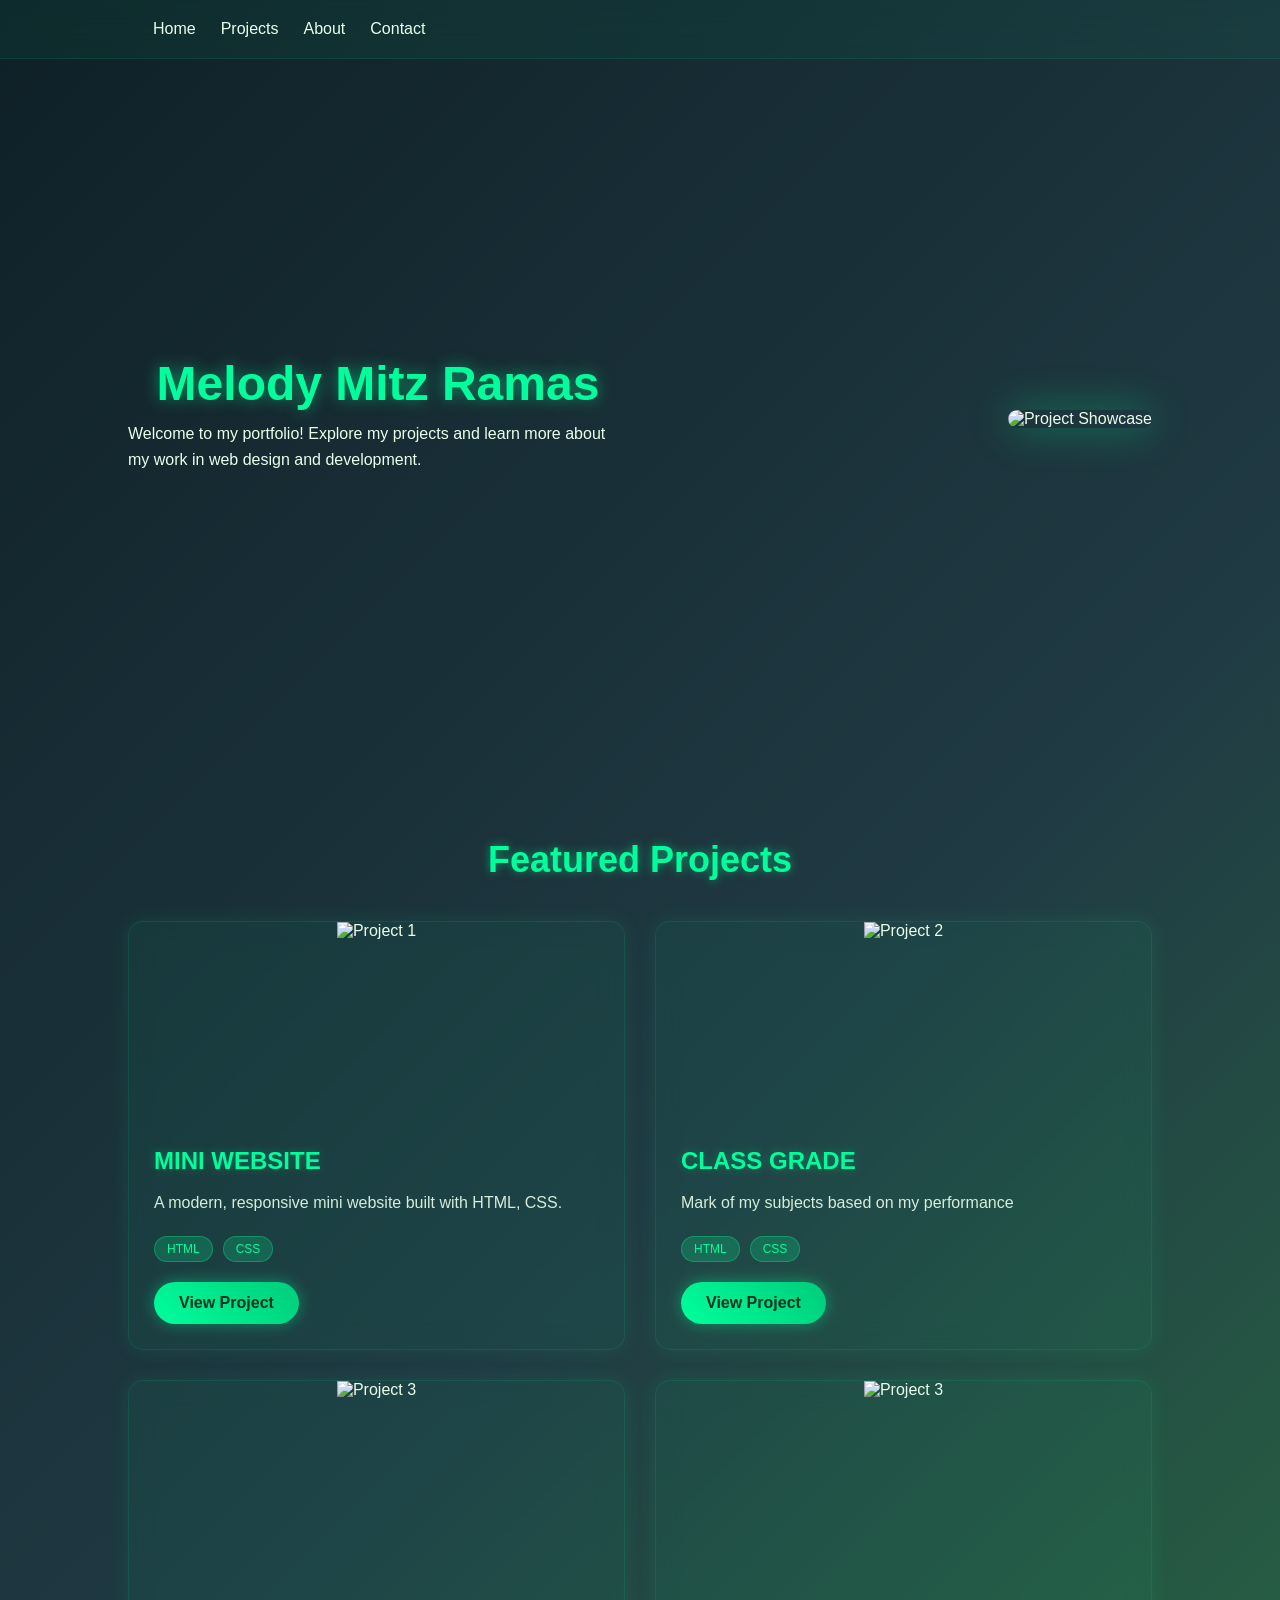
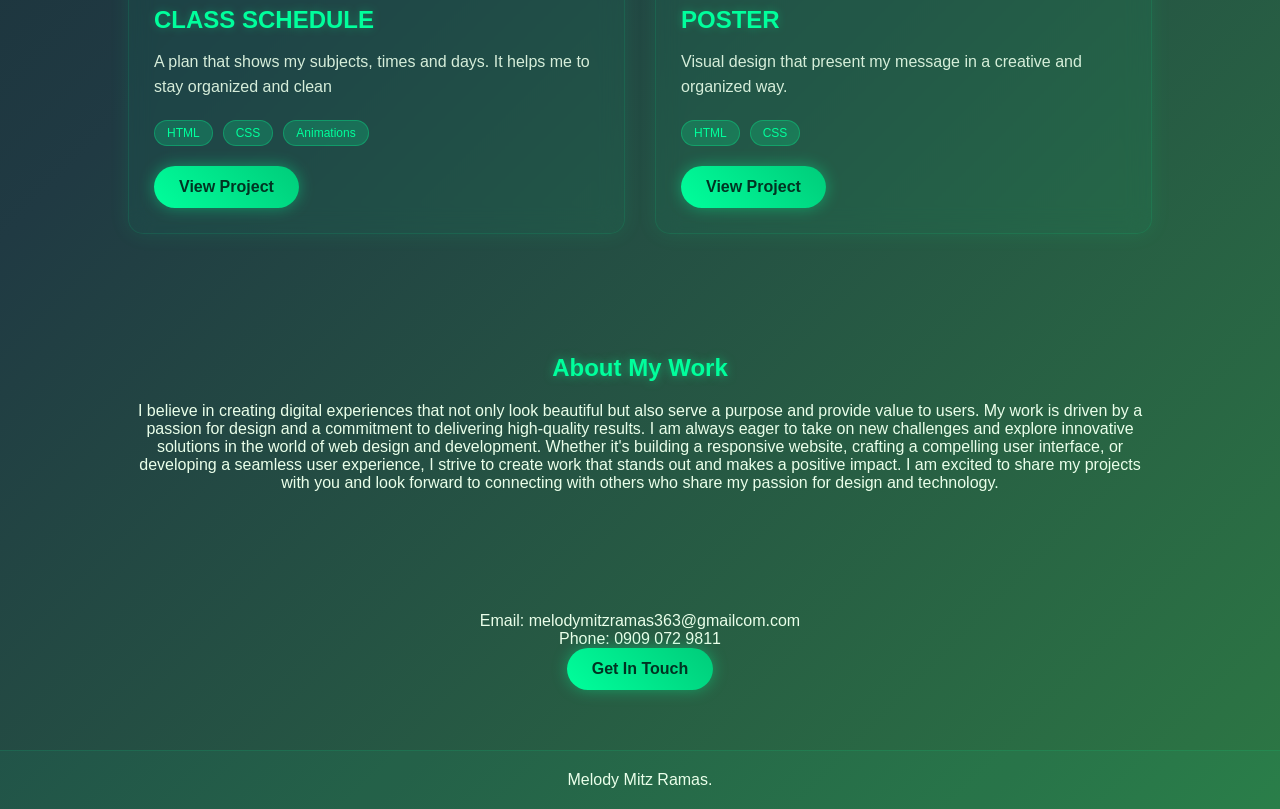
==== index.html @ e1840270 "Add files via upload" ====
<!DOCTYPE html>
<html lang="en">
<head>
    <meta charset="UTF-8">
    <meta name="viewport" content="width=device-width, initial-scale=1.0">
    <title>My Projects - MITZ</title>
    <link rel="stylesheet" href="style.css">
</head>
<body>

<header>
    <nav class="navbar">
        <ul class="nav-links">
            <li><a href="index.html">Home</a></li>
            <li><a href="#projects">Projects</a></li>
            <li><a href="#about">About</a></li>
            <li><a href="#contact">Contact</a></li>
        </ul>
    </nav>
</header>

<section class="hero">
    <div class="hero-text">
    <h1>Melody Mitz Ramas</h1>
    <p>Welcome to my portfolio! Explore my projects and learn more about my work in web design and development.</p>
    </div>
    <div class="hero-img">
        <img src="img/profile.png" alt="Project Showcase">
    </div>
</section>

<section id="projects" class="projects">
    <h2>Featured Projects</h2>
    <div class="project-grid">
        <div class="project-card">
            <div class="project-image">
                <img src="img/pic11.png" alt="Project 1">
            </div>
            <div class="project-content">
                <h3>MINI WEBSITE</h3>
                <p>A modern, responsive mini  website built with HTML, CSS.</p>
                <div class="project-tech">
                    <span>HTML</span>
                    <span>CSS</span>
                </div>
                <a href="melody mini website.html" class="btn">View Project</a>
            </div>
        </div>

        <div class="project-card">
            <div class="project-image">
                <img src="img/pic12.png" alt="Project 2">
            </div>
            <div class="project-content">
                <h3>CLASS GRADE</h3>
                <p> Mark of my subjects based on my performance </p>
                <div class="project-tech">
                    <span>HTML</span>
                    <span>CSS</span>
                </div>
                <a href="studentgrade.html" class="btn">View Project</a>
            </div>
        </div>

        <div class="project-card">
            <div class="project-image">
                <img src="img/pic13.png" alt="Project 3">
            </div>
            <div class="project-content">
                <h3>CLASS SCHEDULE</h3>
                <p>A plan that shows my subjects, times and days. It helps me to stay organized and clean</p>
                <div class="project-tech">
                    <span>HTML</span>
                    <span>CSS</span>
                    <span>Animations</span>
                </div>
                <a href="webproject.html" class="btn">View Project</a>
            </div>
        </div>

        <div class="project-card">
            <div class="project-image">
                <img src="img/pic14.png" alt="Project 3">
            </div>
            <div class="project-content">
                <h3>POSTER</h3>
                <p>Visual design that present my message in a creative and organized way.</p>
                <div class="project-tech">
                    <span>HTML</span>
                    <span>CSS</span>
                </div>
                <a href="poster.html" class="btn">View Project</a>
            </div>
    </div>
</section>

<section id="about" class="about">
    <h2>About My Work</h2>
    <p>
        I believe in creating digital experiences that not only look beautiful but also serve a purpose and provide value to users. My work is driven by a passion for design and a commitment to delivering high-quality results. I am always eager to take on new challenges and explore innovative solutions in the world of web design and development. Whether it's building a responsive website, crafting a compelling user interface, or developing a seamless user experience, I strive to create work that stands out and makes a positive impact. I am excited to share my projects with you and look forward to connecting with others who share my passion for design and technology.  
    </p>
</section>

<section id="contact" class="contact">
<p>Email: melodymitzramas363@gmailcom.com</p>
    <p>Phone: 0909 072 9811</p>
    <a href="melodyramas363@gmail.com" class="btn">Get In Touch</a>
</section>

<footer>
    <p>Melody Mitz Ramas.</p>
</footer>

</body>
</html>
---- style.css ----
* {
    margin: 0;
    padding: 0;
    box-sizing: border-box;
    font-family: 'Poppins', sans-serif;
}

body {
    background: linear-gradient(135deg, #0f2027, #203a43, #2c7744);
    color: #eaffea;
}

html {
    scroll-behavior: smooth;
}

.navbar {
    display: flex;
    justify-content: space-between;
    align-items: center;
    padding: 20px 10%;
    background: rgba(0, 255, 150, 0.05);
    backdrop-filter: blur(12px);
    border-bottom: 1px solid rgba(0,255,150,0.1);
}

.logo {
    font-size: 24px;
    font-weight: bold;
    color: #00ff9c;
    text-shadow: 0 0 10px rgba(0,255,150,0.6);
}

.nav-links {
    list-style: none;
    display: flex;
}

.nav-links li {
    margin-left: 25px;
}

.nav-links a {
    text-decoration: none;
    color: #eaffea;
    transition: 0.3s;
    position: relative;
}

.nav-links a:hover {
    color: #00ff9c;
}

.nav-links a::after {
    content: "";
    position: absolute;
    width: 0%;
    height: 2px;
    background: #00ff9c;
    left: 0;
    bottom: -5px;
    transition: 0.3s;
}

.nav-links a:hover::after {
    width: 100%;
}


.hero {
    display: flex;
    align-items: center;
    justify-content: space-between;
    padding: 60px 10%;
    min-height: 80vh;
}

.hero-text {
    max-width: 500px;
}

.hero-text h2 {
    font-size: 20px;
    opacity: 0.7;
}

.hero-text h1 {
    font-size: 48px;
    margin: 10px 0;
    color: #00ff9c;
    text-shadow: 0 0 15px rgba(0,255,150,0.5);
}

.hero-text p {
    margin-bottom: 20px;
    line-height: 1.6;
}

.btn {
    padding: 12px 25px;
    background: linear-gradient(45deg, #00ff9c, #00cc7a);
    color: #003322;
    border-radius: 25px;
    text-decoration: none;
    transition: 0.3s;
    box-shadow: 0 0 15px rgba(0,255,150,0.4);
}

.btn:hover {
    background: #00ff9c;
    box-shadow: 0 0 25px rgba(0,255,150,0.8);
    transform: scale(1.05);
}


.hero-img img {
    width: 350px;
    border-radius: 200px;
    box-shadow: 0 0 40px rgba(0,255,150,0.4);
    transition: 0.4s;
}

.hero-img img:hover {
    transform: scale(1.1);
    box-shadow: 0 0 60px rgba(0,255,150,0.7);
}



.about {
    padding: 60px 10%;
    text-align: center;
}

.about h2 {
    margin-bottom: 20px;
    color: #00ff9c;
    text-shadow: 0 0 10px rgba(0,255,150,0.5);
}



.contact {
    padding: 60px 10%;
    text-align: center;
}

.contact h2 {
    margin-bottom: 20px;
    color: #00ff9c;
    text-shadow: 0 0 10px rgba(0,255,150,0.5);
}


footer {
    text-align: center;
    padding: 20px;
    background: rgba(0,255,150,0.05);
    border-top: 1px solid rgba(0,255,150,0.1);
}

/* Projects Section */
.projects {
    padding: 60px 10%;
    text-align: center;
}

.projects h2 {
    margin-bottom: 40px;
    color: #00ff9c;
    text-shadow: 0 0 10px rgba(0,255,150,0.5);
    font-size: 36px;
}

.project-grid {
    display: grid;
    grid-template-columns: repeat(auto-fit, minmax(350px, 1fr));
    gap: 30px;
    margin-top: 40px;
}

.project-card {
    background: rgba(0, 255, 150, 0.05);
    backdrop-filter: blur(12px);
    border: 1px solid rgba(0,255,150,0.1);
    border-radius: 15px;
    overflow: hidden;
    transition: 0.3s;
    box-shadow: 0 0 20px rgba(0,255,150,0.1);
}

.project-card:hover {
    transform: translateY(-10px);
    box-shadow: 0 0 40px rgba(0,255,150,0.3);
    border-color: rgba(0,255,150,0.3);
}

.project-image {
    width: 100%;
    height: 200px;
    overflow: hidden;
}

.project-image img {
    width: 100%;
    height: 100%;
    object-fit: cover;
    transition: 0.3s;
}

.project-card:hover .project-image img {
    transform: scale(1.1);
}

.project-content {
    padding: 25px;
    text-align: left;
}

.project-content h3 {
    color: #00ff9c;
    margin-bottom: 15px;
    font-size: 24px;
    text-shadow: 0 0 10px rgba(0,255,150,0.3);
}

.project-content p {
    line-height: 1.6;
    margin-bottom: 20px;
    opacity: 0.9;
}

.project-tech {
    display: flex;
    flex-wrap: wrap;
    gap: 10px;
    margin-bottom: 20px;
}

.project-tech span {
    background: rgba(0,255,150,0.2);
    color: #00ff9c;
    padding: 5px 12px;
    border-radius: 20px;
    font-size: 12px;
    font-weight: 500;
    border: 1px solid rgba(0,255,150,0.3);
}

.btn {
    display: inline-block;
    padding: 12px 25px;
    background: linear-gradient(45deg, #00ff9c, #00cc7a);
    color: #003322;
    border-radius: 25px;
    text-decoration: none;
    transition: 0.3s;
    box-shadow: 0 0 15px rgba(0,255,150,0.4);
    font-weight: 600;
}

.btn:hover {
    background: #00ff9c;
    box-shadow: 0 0 25px rgba(0,255,150,0.8);
    transform: scale(1.05);
    color: #003322;
}


@media (max-width: 900px) {
    .hero {
        flex-direction: column;
        text-align: center;
    }

    .hero-img img {
        width: 250px;
        margin-top: 20px;
    }

    .nav-links {
        display: none;
    }

    .project-grid {
        grid-template-columns: 1fr;
        gap: 20px;
    }

    .project-card {
        margin: 0 10px;
    }
}

/* Styles for webproject.html */
.container {
    background: rgba(255, 255, 255, 0.1);
    padding: 40px;
    border-radius: 20px;
    box-shadow: 0 0 30px rgba(0, 255, 150, 0.2);
    max-width: 800px;
    width: 90%;
    margin: 20px auto;
}

.profile {
    margin-bottom: 30px;
    text-align: center;
}

.profile h6 {
    font-size: 18px;
    margin: 10px 0;
    color: #eaffea;
    line-height: 1.5;
}

h1 {
    text-align: center;
    color: #00ff9c;
    text-shadow: 0 0 15px rgba(0, 255, 150, 0.5);
    margin-bottom: 20px;
    font-size: 32px;
}

.schedule {
    display: grid;
    grid-template-columns: repeat(auto-fit, minmax(300px, 1fr));
    gap: 15px;
}

.subject {
    background: rgba(255, 255, 255, 0.05);
    padding: 15px;
    border-radius: 10px;
    border: 1px solid rgba(0, 255, 150, 0.1);
    transition: 0.3s;
    text-align: center;
}

.subject:hover {
    background: rgba(255, 255, 255, 0.1);
    box-shadow: 0 0 20px rgba(0, 255, 150, 0.3);
    transform: translateY(-5px);
}

.subject h6 {
    margin: 5px 0;
    font-size: 14px;
    color: #eaffea;
}

.subject h6:first-child {
    font-weight: bold;
    color: #00ff9c;
    font-size: 16px;
}
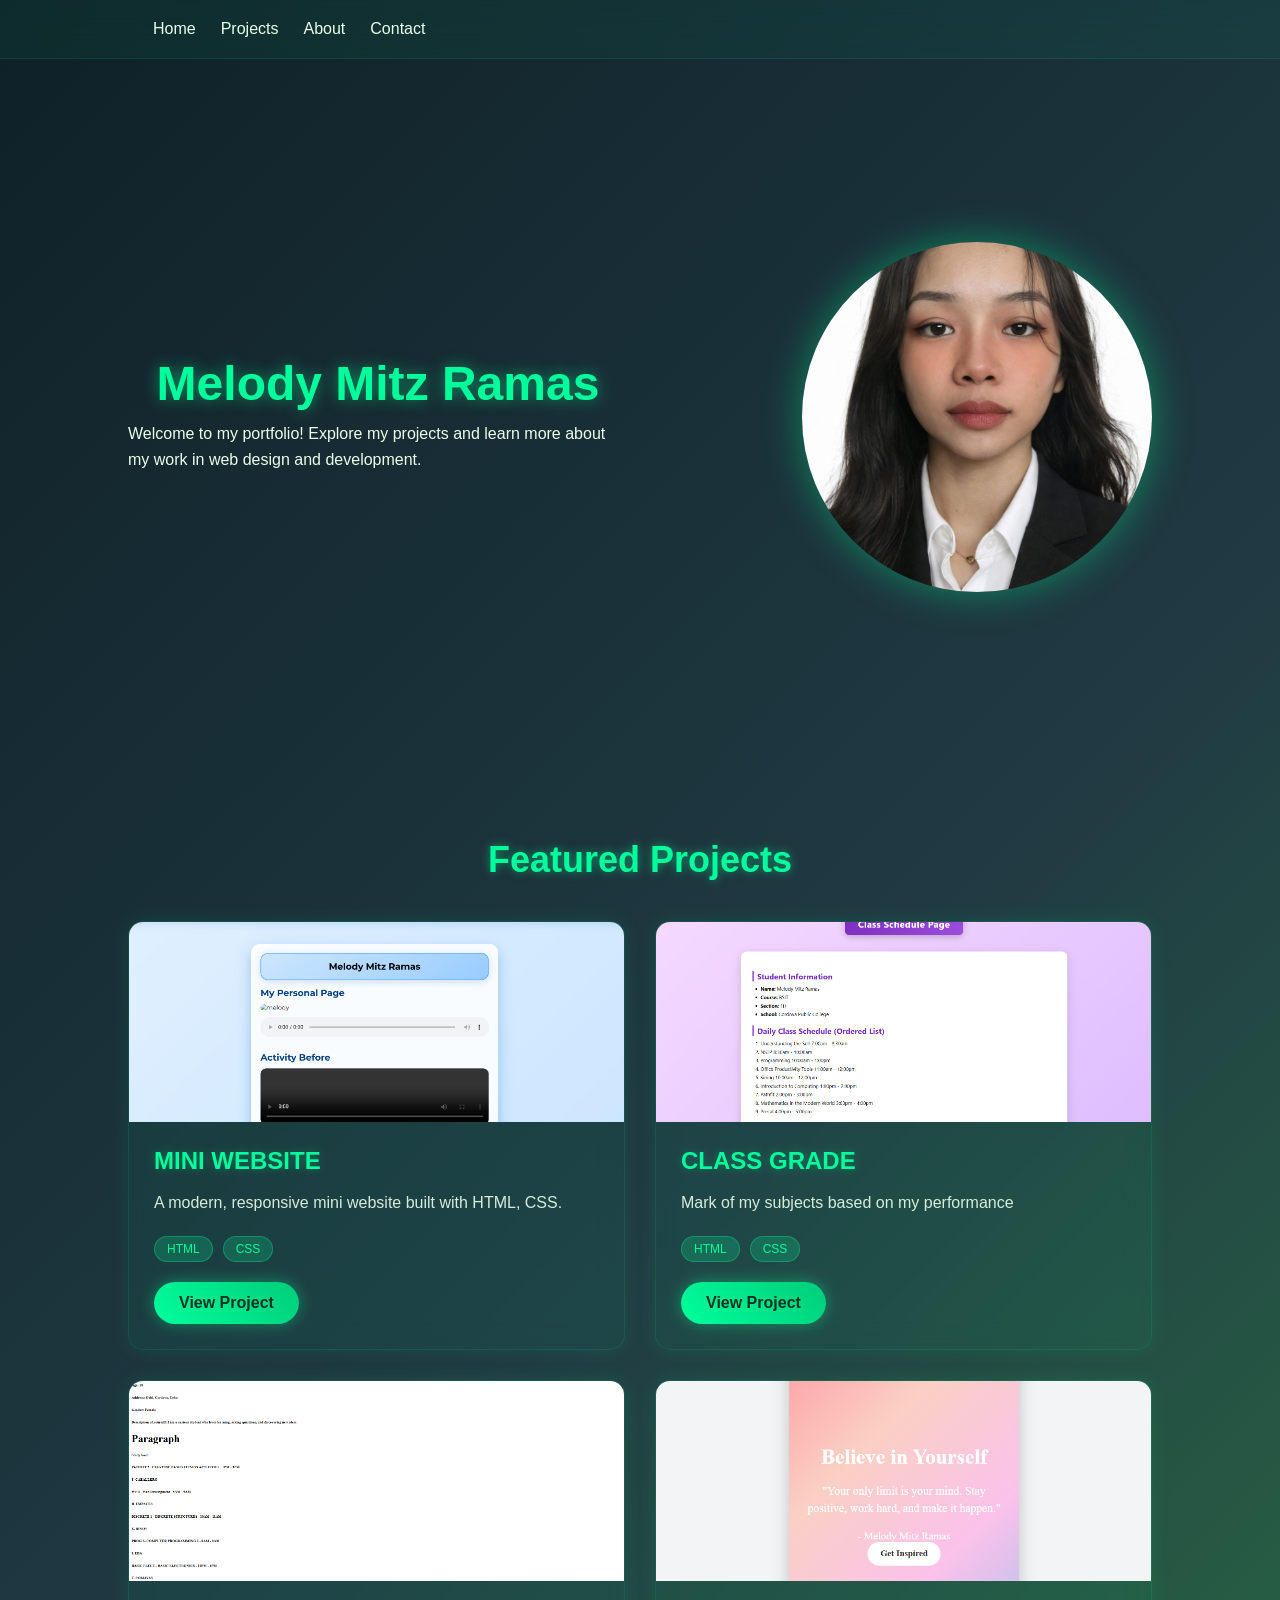
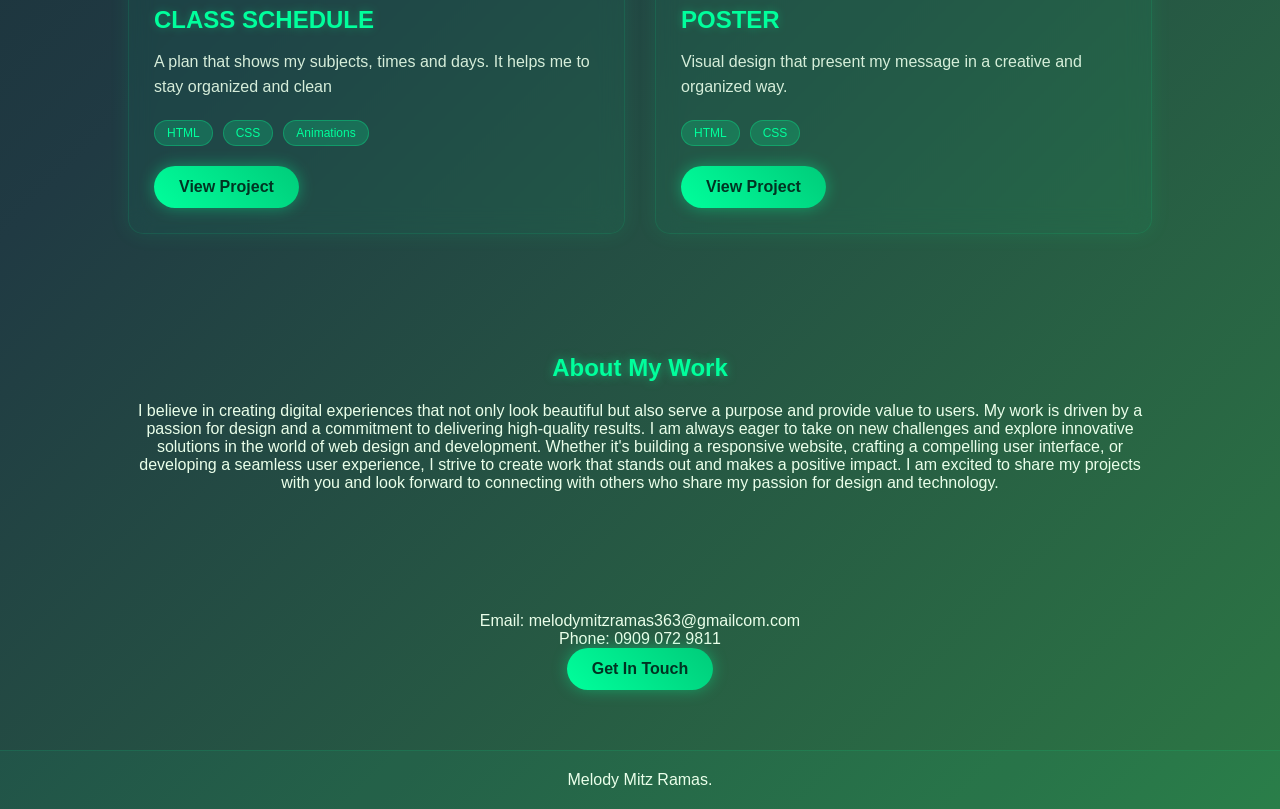
==== commit c6ded75a: "Fix HTML structure and update image paths" ====
--- a/index.html
+++ b/index.html
@@ -25,7 +25,7 @@
     <p>Welcome to my portfolio! Explore my projects and learn more about my work in web design and development.</p>
     </div>
     <div class="hero-img">
-        <img src="img/profile.png" alt="Project Showcase">
+        <img src="profile.png" alt="Project Showcase">
     </div>
 </section>
 
@@ -34,7 +34,7 @@
     <div class="project-grid">
         <div class="project-card">
             <div class="project-image">
-                <img src="img/pic11.png" alt="Project 1">
+                <img src="pic11.png" alt="Project 1">
             </div>
             <div class="project-content">
                 <h3>MINI WEBSITE</h3>
@@ -49,7 +49,7 @@
 
         <div class="project-card">
             <div class="project-image">
-                <img src="img/pic12.png" alt="Project 2">
+                <img src="pic12.png" alt="Project 2">
             </div>
             <div class="project-content">
                 <h3>CLASS GRADE</h3>
@@ -64,7 +64,7 @@
 
         <div class="project-card">
             <div class="project-image">
-                <img src="img/pic13.png" alt="Project 3">
+                <img src="pic13.png" alt="Project 3">
             </div>
             <div class="project-content">
                 <h3>CLASS SCHEDULE</h3>
@@ -80,7 +80,7 @@
 
         <div class="project-card">
             <div class="project-image">
-                <img src="img/pic14.png" alt="Project 3">
+                <img src="pic14.png" alt="Project 3">
             </div>
             <div class="project-content">
                 <h3>POSTER</h3>
@@ -112,4 +112,4 @@
 </footer>
 
 </body>
-</html>+</html>
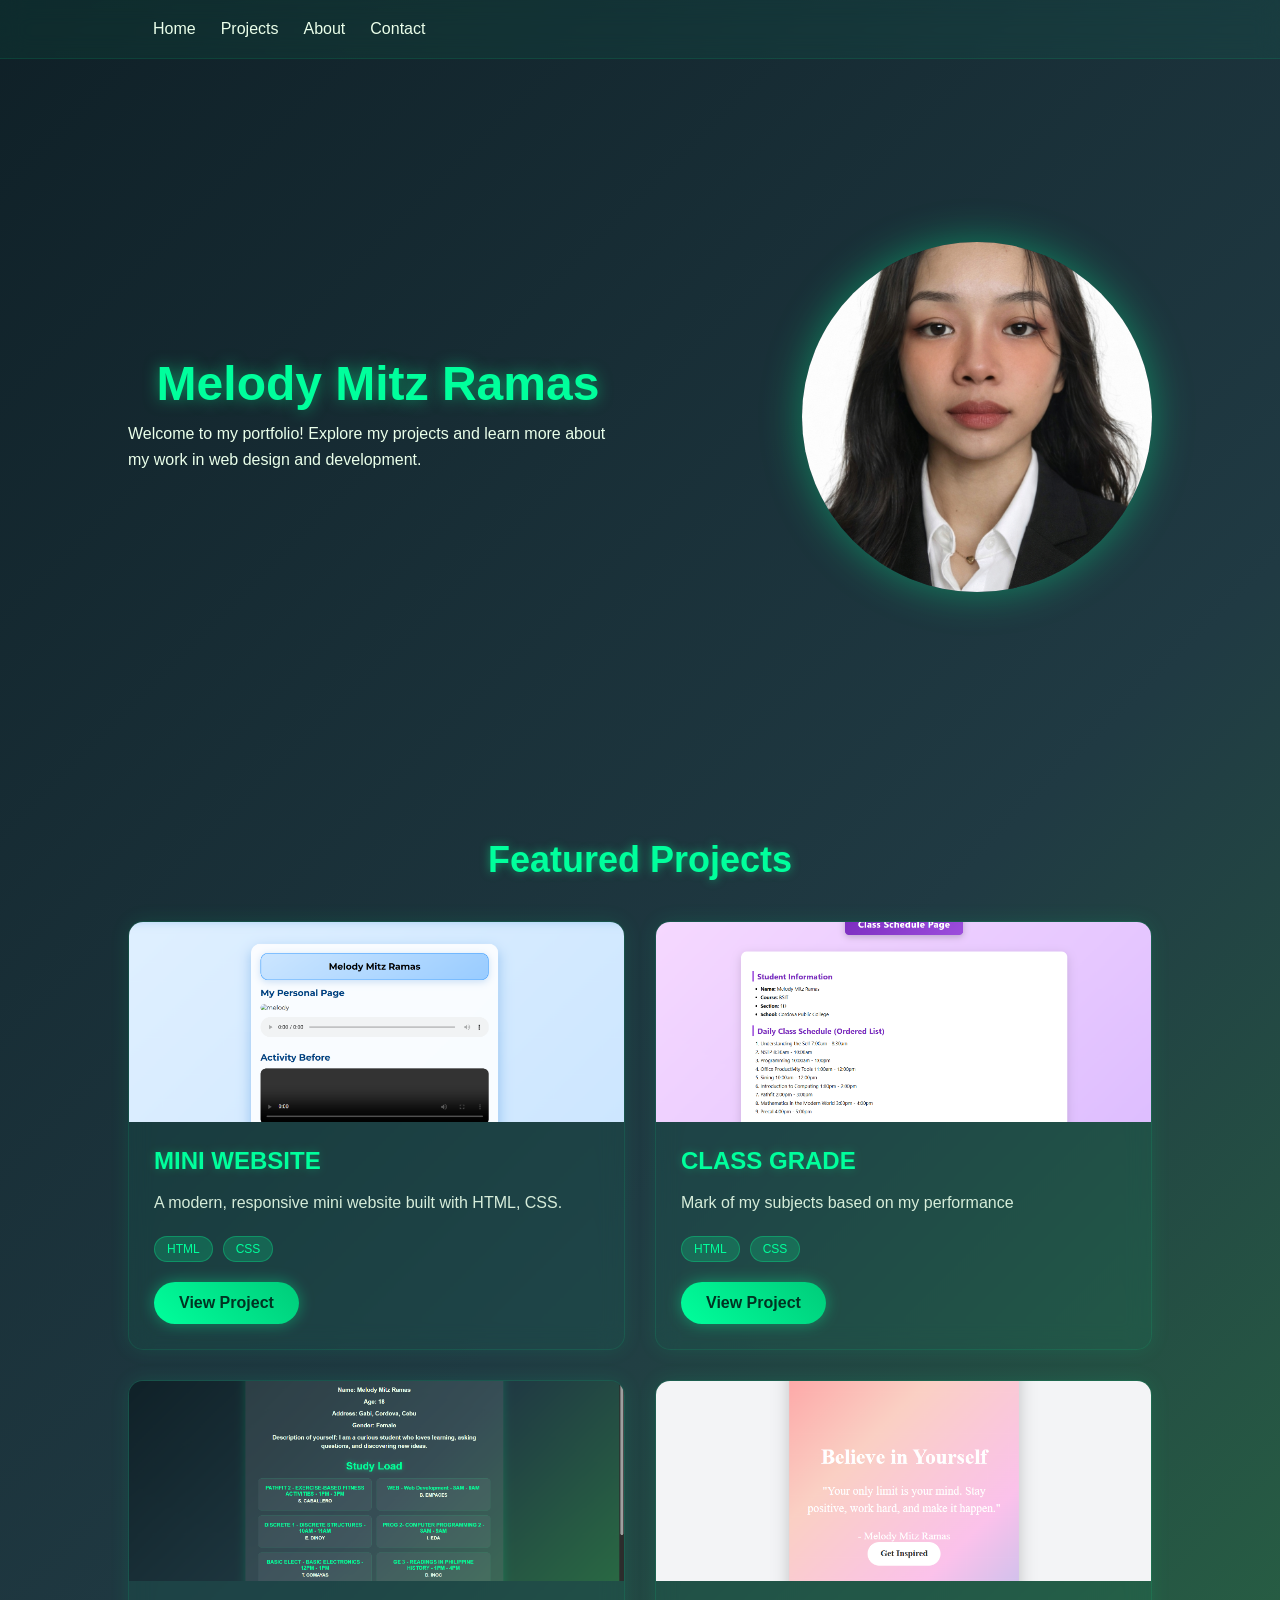
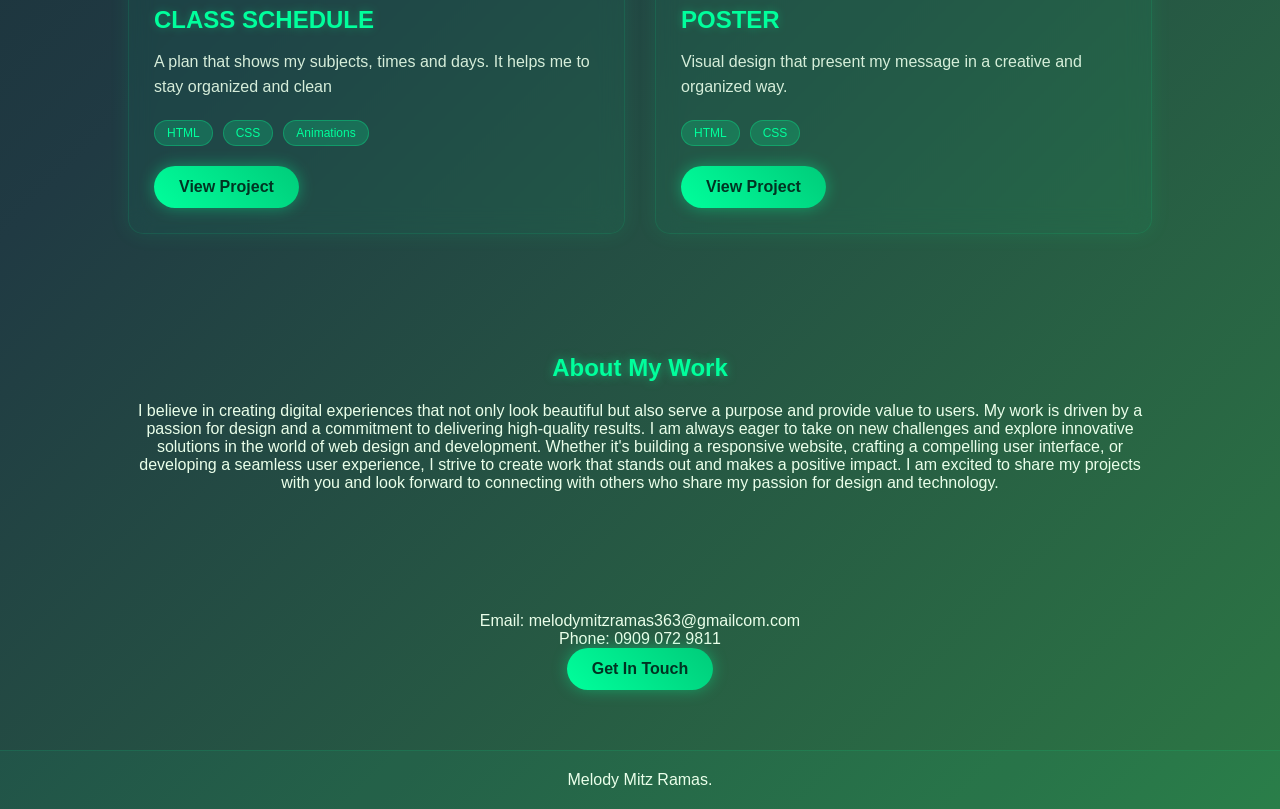
==== commit 307f4fc3: "Update index.html" ====
--- a/index.html
+++ b/index.html
@@ -64,7 +64,7 @@
 
         <div class="project-card">
             <div class="project-image">
-                <img src="pic13.png" alt="Project 3">
+                <img src="class.png" alt="Project 3">
             </div>
             <div class="project-content">
                 <h3>CLASS SCHEDULE</h3>
